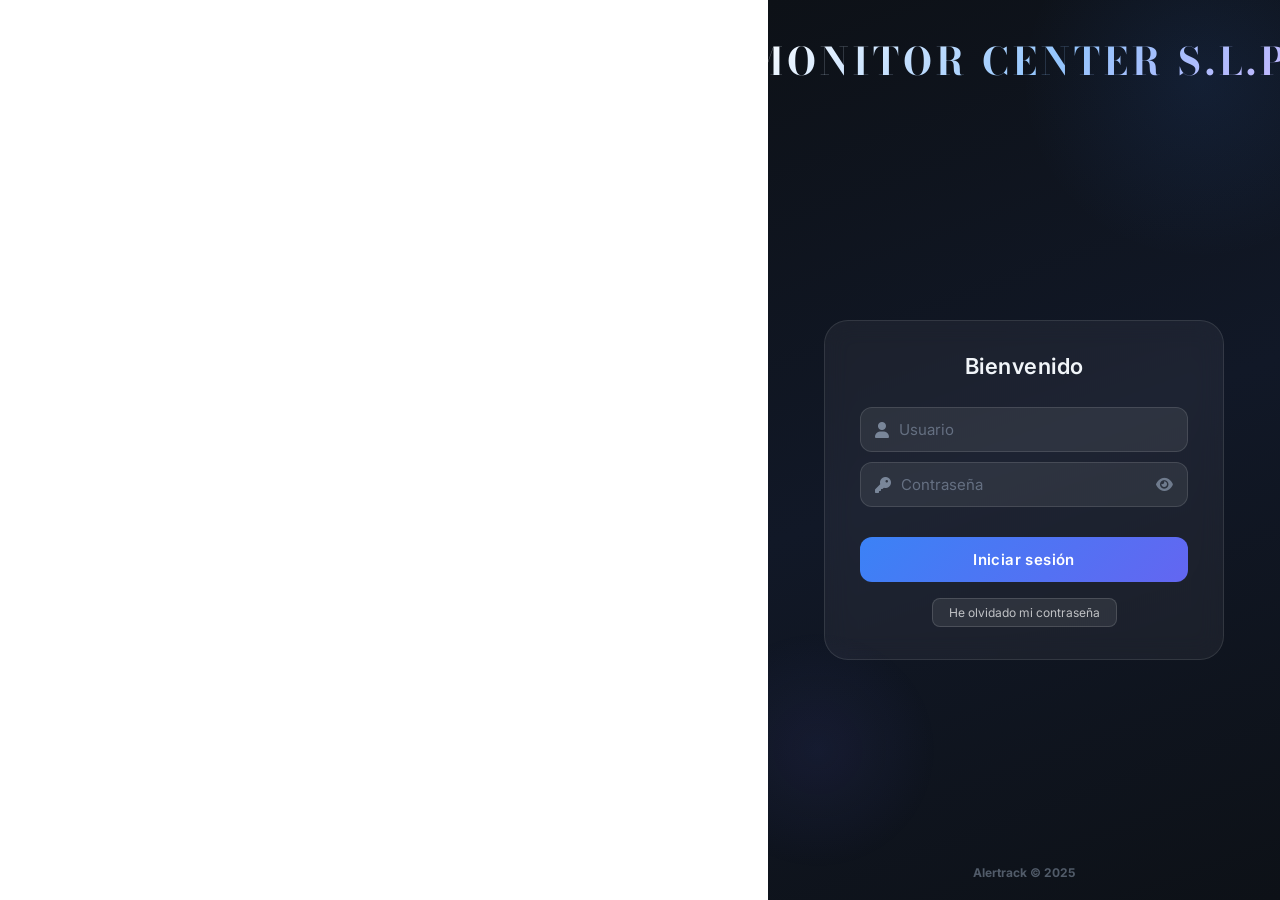
==== index.html @ 1d158b0d "Add files via upload" ====
<!DOCTYPE html>
<html lang="es">
<head>
  <meta charset="UTF-8">
  <link rel="icon" type="image/png" href="MC.png">
  <meta name="viewport" content="width=device-width, initial-scale=1.0">
  <title>Login - Monitor Center</title>
  <link rel="icon" type="image/png" href="logo.png">
  <link rel="stylesheet"
        href="https://cdnjs.cloudflare.com/ajax/libs/font-awesome/6.0.0-beta3/css/all.min.css">
  <style>
    @import url('https://fonts.googleapis.com/css2?family=Orbitron:wght@400;700&display=swap');
    @import url('https://fonts.googleapis.com/css2?family=Bodoni+Moda:wght@400;700&display=swap');
    @import url('https://fonts.googleapis.com/css2?family=Inter:wght@400;500;600;700&display=swap');

    *{box-sizing:border-box;margin:0;padding:0}
    body{font-family:'Orbitron',sans-serif;display:flex;height:100vh}

    .left-panel{
      width:60%;
      position:relative;
      overflow:hidden;
    }
    .left-panel video{
      width:100%;
      height:100%;
      object-fit:cover;
    }

    .right-panel{
      width:40%;
      background:linear-gradient(160deg,#0d1117 0%,#111827 50%,#0d1117 100%);
      display:flex;flex-direction:column;
      align-items:center;justify-content:center;position:relative;overflow:hidden;
    }
    .right-panel::before{
      content:'';position:absolute;width:360px;height:360px;border-radius:50%;
      background:radial-gradient(circle,rgba(59,130,246,.1) 0%,transparent 70%);
      top:-100px;right:-100px;pointer-events:none;
    }
    .right-panel::after{
      content:'';position:absolute;width:240px;height:240px;border-radius:50%;
      background:radial-gradient(circle,rgba(99,102,241,.08) 0%,transparent 70%);
      bottom:30px;left:-70px;pointer-events:none;
    }

    .fuel-title{
      position:absolute;top:32px;left:50%;transform:translateX(-50%);
      font-size:38px;font-family:'Bodoni Moda',serif;font-weight:700;
      letter-spacing:4px;text-transform:uppercase;text-align:center;white-space:nowrap;
      background:linear-gradient(135deg,#fff 0%,#93c5fd 55%,#c4b5fd 100%);
      -webkit-background-clip:text;-webkit-text-fill-color:transparent;background-clip:text;
      z-index:10;
    }

    .login-box{
      width:80%;max-width:400px;margin-top:80px;
      background:rgba(255,255,255,.05);
      border:1px solid rgba(255,255,255,.1);
      border-radius:24px;padding:2rem 2.2rem;
      backdrop-filter:blur(12px);-webkit-backdrop-filter:blur(12px);
    }
    .login-box h2{
      color:#f1f5f9;margin-bottom:28px;font-size:22px;
      text-align:center;font-family:'Inter',sans-serif;font-weight:600;letter-spacing:.5px;
    }

    .input-group{
      display:flex;align-items:center;
      background:rgba(255,255,255,.07);
      border:1px solid rgba(255,255,255,.12);
      border-radius:12px;margin:10px 0;padding:12px 14px;
      position:relative;transition:border-color .25s,box-shadow .25s;
    }
    .input-group:focus-within{
      border-color:rgba(96,165,250,.55);
      box-shadow:0 0 0 3px rgba(59,130,246,.13);
    }
    .input-group i{color:rgba(148,163,184,.75);font-size:16px}
    .input-group input{
      border:none;background:none;outline:none;flex:1;font-size:15px;
      margin-left:10px;color:#f1f5f9;font-family:'Inter',sans-serif;
    }
    .input-group input::placeholder{color:rgba(148,163,184,.55)}
    #togglePassword{position:absolute;right:14px;cursor:pointer;color:rgba(148,163,184,.65);font-size:15px;transition:color .2s}
    #togglePassword:hover{color:#93c5fd}

    .login-box button{
      width:100%;padding:13px;margin-top:20px;
      background:linear-gradient(135deg,#3b82f6 0%,#6366f1 100%);
      color:#fff;border:none;border-radius:12px;cursor:pointer;font-size:15px;
      font-family:'Inter',sans-serif;font-weight:600;letter-spacing:.4px;
      transition:transform .2s,box-shadow .2s,filter .2s;
    }
    .login-box button:hover{
      transform:translateY(-2px);
      box-shadow:0 8px 24px rgba(59,130,246,.4);
      filter:brightness(1.05);
    }
    .login-box button:active{transform:translateY(0);box-shadow:none}

    .login-box .forgot{margin-top:16px;font-size:13px;text-align:center}
    .login-box .forgot a{
      display:inline-block;padding:6px 16px;
      background:rgba(255,255,255,.08);border:1px solid rgba(255,255,255,.14);
      color:rgba(255,255,255,.7);border-radius:8px;text-decoration:none;cursor:pointer;
      font-family:'Inter',sans-serif;font-size:12px;transition:all .22s;
    }
    .login-box .forgot a:hover{
      background:rgba(59,130,246,.18);border-color:rgba(96,165,250,.4);color:#93c5fd;
    }

    .error-message{
      color:#f87171;font-size:13px;display:none;text-align:center;margin-top:12px;
      font-family:'Inter',sans-serif;background:rgba(239,68,68,.1);
      border-radius:8px;padding:8px 12px;
    }

    .footer{
      position:absolute;bottom:20px;left:50%;transform:translateX(-50%);
      text-align:center;font-size:12px;font-family:'Inter',sans-serif;
    }
    .footer a,.footer a:visited{color:rgba(148,163,184,.5);text-decoration:none;transition:color .2s}
    .footer a:hover{color:rgba(148,163,184,.85)}
    .footer-line{display:flex;align-items:center;justify-content:center;gap:8px}
    .footer-icon{height:24px;vertical-align:middle}
  </style>
</head>
<body>

  <!-- PANEL IZQUIERDO CON VIDEO -->
  <div class="left-panel">
    <video src="video.mp4" autoplay muted loop playsinline></video>
  </div>

  <!-- PANEL DERECHO (LOGIN) -->
  <div class="right-panel">
    <div class="fuel-title">Monitor Center S.L.P.</div>

    <div class="login-box">
      <h2>Bienvenido</h2>

      <div class="input-group">
        <i class="fas fa-user"></i>
        <input type="text" id="username" placeholder="Usuario">
      </div>

      <div class="input-group">
        <i class="fas fa-key"></i>
        <input type="password" id="password" placeholder="Contraseña">
        <i class="fas fa-eye" id="togglePassword"></i>
      </div>

      <button onclick="login()">Iniciar sesión</button>

      <p class="forgot">
        <a onclick="forgotPassword()">He olvidado mi contraseña</a>
      </p>
      <p class="error-message" id="error">Usuario o contraseña incorrectos</p>
    </div>

    <footer class="footer">
      <p class="footer-line">
        <a href="https://www.moltech.com.mx/" 
           target="_blank" 
           rel="noopener" 
           title="Visitar monitorcenterslp.com">
           <strong>Alertrack © 2025</strong>
        </a>
      </p>
    </footer>
  </div>

  <script>
  /***************  CONFIGURACIÓN  ***************/
  const WEBAPP_URL = ''; 
  const SHEET_ID = '1QOuA10BbJaYctYyY4959TwaPGXRG-pzeHPFZmnqKpxI';
  const API_KEY  = 'AIzaSyBZGnqBc7zMxADfA19HADzYLtv2F0AjMcs';
  const RANGE    = encodeURIComponent('USUARIOS!A2:C'); 
  let currentUsername = '';

  async function fetchUsuarios() {
    if (WEBAPP_URL) {
      const res = await fetch(WEBAPP_URL);
      const j = await res.json();
      return j.values || [];
    }
    const url = `https://sheets.googleapis.com/v4/spreadsheets/${SHEET_ID}/values/${RANGE}?key=${API_KEY}`;
    const res = await fetch(url);
    const data = await res.json();
    return data.values || [];
  }

  async function login () {
    const username = document.getElementById('username').value.trim();
    const password = document.getElementById('password').value.trim();
    const errorMsg = document.getElementById('error');
    errorMsg.style.display = 'none';

    if (!username || !password) {
      errorMsg.textContent = 'Debes ingresar usuario y contraseña';
      errorMsg.style.display = 'block';
      return;
    }

    try {
      const filas = await fetchUsuarios();
      const fila = filas.find(r =>
        ((r[0] || '').trim().toLowerCase() === username.toLowerCase()) &&
        ((r[1] || '').trim() === password)
      );

      if (!fila) {
        errorMsg.textContent = 'Usuario o contraseña incorrectos';
        errorMsg.style.display = 'block';
        return;
      }

      const user  = (fila[0] || '').trim();
      const role  = (fila[2] || '').trim();

      sessionStorage.setItem('USER', user);
      sessionStorage.setItem('ROLE', role);

      window.location.href = 'home.html';

    } catch (err) {
      console.error('Login error:', err);
      errorMsg.textContent = 'Error al conectar con la base de datos';
      errorMsg.style.display = 'block';
    }
  }

  document.addEventListener('DOMContentLoaded', () => {
    const toggle = document.getElementById('togglePassword');
    const passwordInput = document.getElementById('password');
    const userInput = document.getElementById('username');

    if (toggle && passwordInput) {
      toggle.addEventListener('click', () => {
        const type = passwordInput.getAttribute('type') === 'password' ? 'text' : 'password';
        passwordInput.setAttribute('type', type);
        toggle.classList.toggle('fa-eye-slash');
      });
    }
    if (userInput) {
      userInput.addEventListener('input', (e) => {
        currentUsername = e.target.value.trim();
      });
    }
  });

  function forgotPassword () {
    const user = currentUsername || document.getElementById('username')?.value || 'Sin usuario';
    const msg  = `🔒 He olvidado mi contraseña.\nUsuario: ${user}`;
    const phone = '524441118550';
    const url   = `https://api.whatsapp.com/send?phone=${phone}&text=${encodeURIComponent(msg)}`;
    window.open(url, '_blank');
  }
  </script>
</body>
</html>
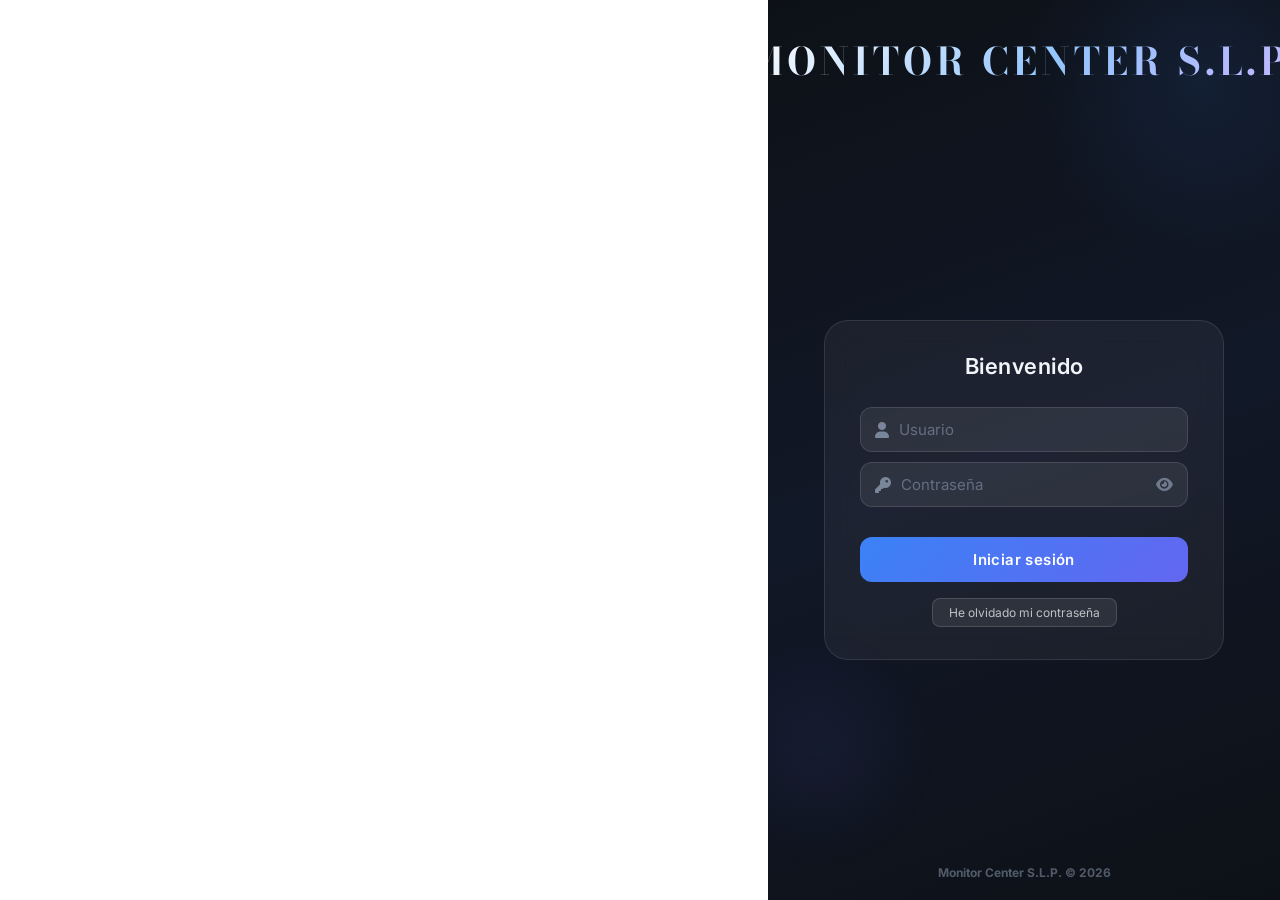
==== commit 37cbc0bc: "Update index.html" ====
--- a/index.html
+++ b/index.html
@@ -165,7 +165,7 @@
            target="_blank" 
            rel="noopener" 
            title="Visitar monitorcenterslp.com">
-           <strong>Alertrack © 2025</strong>
+           <strong>Monitor Center S.L.P. © 2026</strong>
         </a>
       </p>
     </footer>
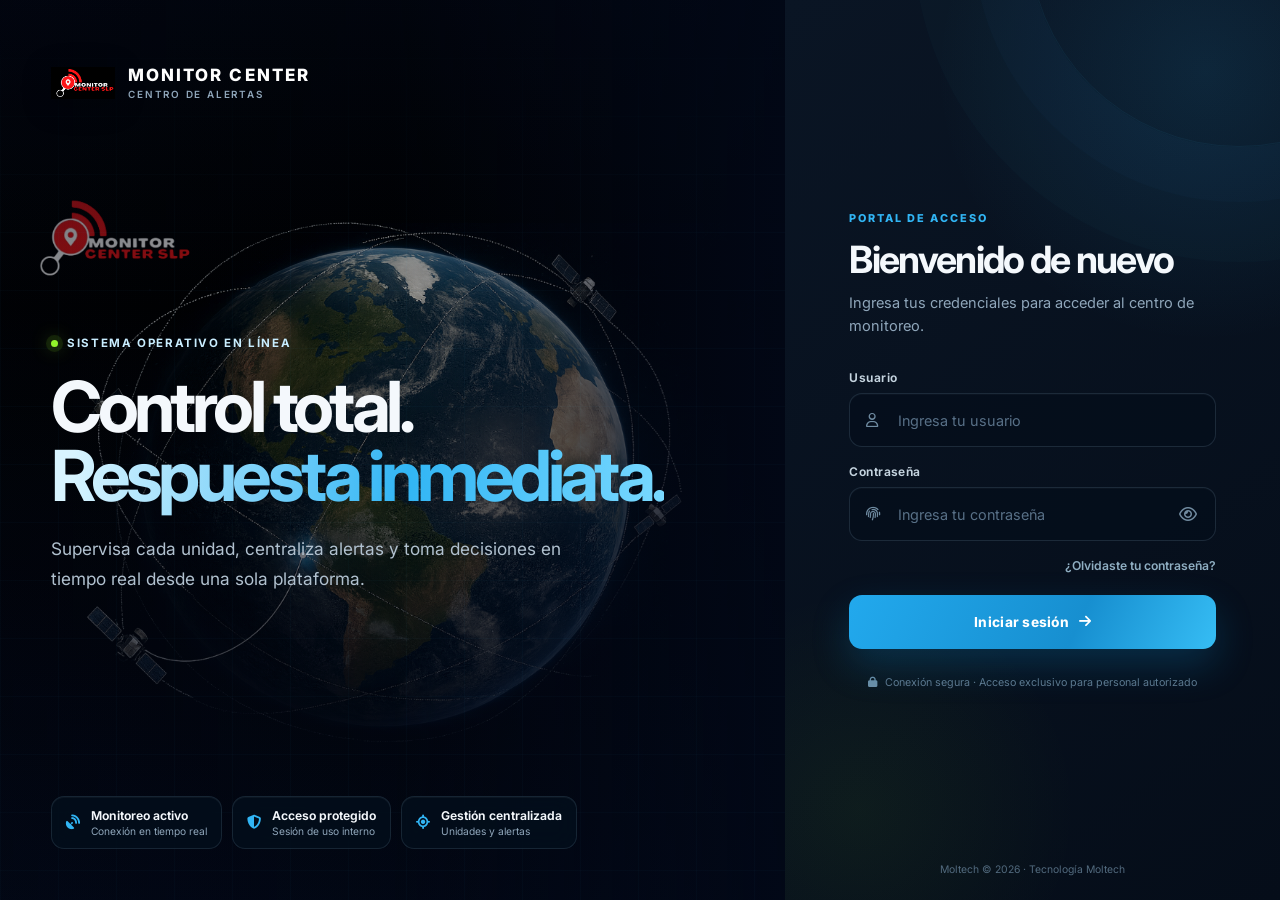
==== commit bb8e94ec: "Add files via upload" ====
--- a/index.html
+++ b/index.html
@@ -1,262 +1,933 @@
-<!DOCTYPE html>
-<html lang="es">
-<head>
-  <meta charset="UTF-8">
-  <link rel="icon" type="image/png" href="MC.png">
-  <meta name="viewport" content="width=device-width, initial-scale=1.0">
-  <title>Login - Monitor Center</title>
-  <link rel="icon" type="image/png" href="logo.png">
-  <link rel="stylesheet"
-        href="https://cdnjs.cloudflare.com/ajax/libs/font-awesome/6.0.0-beta3/css/all.min.css">
-  <style>
-    @import url('https://fonts.googleapis.com/css2?family=Orbitron:wght@400;700&display=swap');
-    @import url('https://fonts.googleapis.com/css2?family=Bodoni+Moda:wght@400;700&display=swap');
-    @import url('https://fonts.googleapis.com/css2?family=Inter:wght@400;500;600;700&display=swap');
-
-    *{box-sizing:border-box;margin:0;padding:0}
-    body{font-family:'Orbitron',sans-serif;display:flex;height:100vh}
-
-    .left-panel{
-      width:60%;
-      position:relative;
-      overflow:hidden;
-    }
-    .left-panel video{
-      width:100%;
-      height:100%;
-      object-fit:cover;
-    }
-
-    .right-panel{
-      width:40%;
-      background:linear-gradient(160deg,#0d1117 0%,#111827 50%,#0d1117 100%);
-      display:flex;flex-direction:column;
-      align-items:center;justify-content:center;position:relative;overflow:hidden;
-    }
-    .right-panel::before{
-      content:'';position:absolute;width:360px;height:360px;border-radius:50%;
-      background:radial-gradient(circle,rgba(59,130,246,.1) 0%,transparent 70%);
-      top:-100px;right:-100px;pointer-events:none;
-    }
-    .right-panel::after{
-      content:'';position:absolute;width:240px;height:240px;border-radius:50%;
-      background:radial-gradient(circle,rgba(99,102,241,.08) 0%,transparent 70%);
-      bottom:30px;left:-70px;pointer-events:none;
-    }
-
-    .fuel-title{
-      position:absolute;top:32px;left:50%;transform:translateX(-50%);
-      font-size:38px;font-family:'Bodoni Moda',serif;font-weight:700;
-      letter-spacing:4px;text-transform:uppercase;text-align:center;white-space:nowrap;
-      background:linear-gradient(135deg,#fff 0%,#93c5fd 55%,#c4b5fd 100%);
-      -webkit-background-clip:text;-webkit-text-fill-color:transparent;background-clip:text;
-      z-index:10;
-    }
-
-    .login-box{
-      width:80%;max-width:400px;margin-top:80px;
-      background:rgba(255,255,255,.05);
-      border:1px solid rgba(255,255,255,.1);
-      border-radius:24px;padding:2rem 2.2rem;
-      backdrop-filter:blur(12px);-webkit-backdrop-filter:blur(12px);
-    }
-    .login-box h2{
-      color:#f1f5f9;margin-bottom:28px;font-size:22px;
-      text-align:center;font-family:'Inter',sans-serif;font-weight:600;letter-spacing:.5px;
-    }
-
-    .input-group{
-      display:flex;align-items:center;
-      background:rgba(255,255,255,.07);
-      border:1px solid rgba(255,255,255,.12);
-      border-radius:12px;margin:10px 0;padding:12px 14px;
-      position:relative;transition:border-color .25s,box-shadow .25s;
-    }
-    .input-group:focus-within{
-      border-color:rgba(96,165,250,.55);
-      box-shadow:0 0 0 3px rgba(59,130,246,.13);
-    }
-    .input-group i{color:rgba(148,163,184,.75);font-size:16px}
-    .input-group input{
-      border:none;background:none;outline:none;flex:1;font-size:15px;
-      margin-left:10px;color:#f1f5f9;font-family:'Inter',sans-serif;
-    }
-    .input-group input::placeholder{color:rgba(148,163,184,.55)}
-    #togglePassword{position:absolute;right:14px;cursor:pointer;color:rgba(148,163,184,.65);font-size:15px;transition:color .2s}
-    #togglePassword:hover{color:#93c5fd}
-
-    .login-box button{
-      width:100%;padding:13px;margin-top:20px;
-      background:linear-gradient(135deg,#3b82f6 0%,#6366f1 100%);
-      color:#fff;border:none;border-radius:12px;cursor:pointer;font-size:15px;
-      font-family:'Inter',sans-serif;font-weight:600;letter-spacing:.4px;
-      transition:transform .2s,box-shadow .2s,filter .2s;
-    }
-    .login-box button:hover{
-      transform:translateY(-2px);
-      box-shadow:0 8px 24px rgba(59,130,246,.4);
-      filter:brightness(1.05);
-    }
-    .login-box button:active{transform:translateY(0);box-shadow:none}
-
-    .login-box .forgot{margin-top:16px;font-size:13px;text-align:center}
-    .login-box .forgot a{
-      display:inline-block;padding:6px 16px;
-      background:rgba(255,255,255,.08);border:1px solid rgba(255,255,255,.14);
-      color:rgba(255,255,255,.7);border-radius:8px;text-decoration:none;cursor:pointer;
-      font-family:'Inter',sans-serif;font-size:12px;transition:all .22s;
-    }
-    .login-box .forgot a:hover{
-      background:rgba(59,130,246,.18);border-color:rgba(96,165,250,.4);color:#93c5fd;
-    }
-
-    .error-message{
-      color:#f87171;font-size:13px;display:none;text-align:center;margin-top:12px;
-      font-family:'Inter',sans-serif;background:rgba(239,68,68,.1);
-      border-radius:8px;padding:8px 12px;
-    }
-
-    .footer{
-      position:absolute;bottom:20px;left:50%;transform:translateX(-50%);
-      text-align:center;font-size:12px;font-family:'Inter',sans-serif;
-    }
-    .footer a,.footer a:visited{color:rgba(148,163,184,.5);text-decoration:none;transition:color .2s}
-    .footer a:hover{color:rgba(148,163,184,.85)}
-    .footer-line{display:flex;align-items:center;justify-content:center;gap:8px}
-    .footer-icon{height:24px;vertical-align:middle}
-  </style>
-</head>
-<body>
-
-  <!-- PANEL IZQUIERDO CON VIDEO -->
-  <div class="left-panel">
-    <video src="video.mp4" autoplay muted loop playsinline></video>
-  </div>
-
-  <!-- PANEL DERECHO (LOGIN) -->
-  <div class="right-panel">
-    <div class="fuel-title">Monitor Center S.L.P.</div>
-
-    <div class="login-box">
-      <h2>Bienvenido</h2>
-
-      <div class="input-group">
-        <i class="fas fa-user"></i>
-        <input type="text" id="username" placeholder="Usuario">
-      </div>
-
-      <div class="input-group">
-        <i class="fas fa-key"></i>
-        <input type="password" id="password" placeholder="Contraseña">
-        <i class="fas fa-eye" id="togglePassword"></i>
-      </div>
-
-      <button onclick="login()">Iniciar sesión</button>
-
-      <p class="forgot">
-        <a onclick="forgotPassword()">He olvidado mi contraseña</a>
-      </p>
-      <p class="error-message" id="error">Usuario o contraseña incorrectos</p>
-    </div>
-
-    <footer class="footer">
-      <p class="footer-line">
-        <a href="https://www.moltech.com.mx/" 
-           target="_blank" 
-           rel="noopener" 
-           title="Visitar monitorcenterslp.com">
-           <strong>Monitor Center S.L.P. © 2026</strong>
-        </a>
-      </p>
-    </footer>
-  </div>
-
-  <script>
-  /***************  CONFIGURACIÓN  ***************/
-  const WEBAPP_URL = ''; 
-  const SHEET_ID = '1QOuA10BbJaYctYyY4959TwaPGXRG-pzeHPFZmnqKpxI';
-  const API_KEY  = 'AIzaSyBZGnqBc7zMxADfA19HADzYLtv2F0AjMcs';
-  const RANGE    = encodeURIComponent('USUARIOS!A2:C'); 
-  let currentUsername = '';
-
-  async function fetchUsuarios() {
-    if (WEBAPP_URL) {
-      const res = await fetch(WEBAPP_URL);
-      const j = await res.json();
-      return j.values || [];
-    }
-    const url = `https://sheets.googleapis.com/v4/spreadsheets/${SHEET_ID}/values/${RANGE}?key=${API_KEY}`;
-    const res = await fetch(url);
-    const data = await res.json();
-    return data.values || [];
-  }
-
-  async function login () {
-    const username = document.getElementById('username').value.trim();
-    const password = document.getElementById('password').value.trim();
-    const errorMsg = document.getElementById('error');
-    errorMsg.style.display = 'none';
-
-    if (!username || !password) {
-      errorMsg.textContent = 'Debes ingresar usuario y contraseña';
-      errorMsg.style.display = 'block';
-      return;
-    }
-
-    try {
-      const filas = await fetchUsuarios();
-      const fila = filas.find(r =>
-        ((r[0] || '').trim().toLowerCase() === username.toLowerCase()) &&
-        ((r[1] || '').trim() === password)
-      );
-
-      if (!fila) {
-        errorMsg.textContent = 'Usuario o contraseña incorrectos';
-        errorMsg.style.display = 'block';
-        return;
-      }
-
-      const user  = (fila[0] || '').trim();
-      const role  = (fila[2] || '').trim();
-
-      sessionStorage.setItem('USER', user);
-      sessionStorage.setItem('ROLE', role);
-
-      window.location.href = 'home.html';
-
-    } catch (err) {
-      console.error('Login error:', err);
-      errorMsg.textContent = 'Error al conectar con la base de datos';
-      errorMsg.style.display = 'block';
-    }
-  }
-
-  document.addEventListener('DOMContentLoaded', () => {
-    const toggle = document.getElementById('togglePassword');
-    const passwordInput = document.getElementById('password');
-    const userInput = document.getElementById('username');
-
-    if (toggle && passwordInput) {
-      toggle.addEventListener('click', () => {
-        const type = passwordInput.getAttribute('type') === 'password' ? 'text' : 'password';
-        passwordInput.setAttribute('type', type);
-        toggle.classList.toggle('fa-eye-slash');
-      });
-    }
-    if (userInput) {
-      userInput.addEventListener('input', (e) => {
-        currentUsername = e.target.value.trim();
-      });
-    }
-  });
-
-  function forgotPassword () {
-    const user = currentUsername || document.getElementById('username')?.value || 'Sin usuario';
-    const msg  = `🔒 He olvidado mi contraseña.\nUsuario: ${user}`;
-    const phone = '524441118550';
-    const url   = `https://api.whatsapp.com/send?phone=${phone}&text=${encodeURIComponent(msg)}`;
-    window.open(url, '_blank');
-  }
-  </script>
-</body>
-</html>
+<!DOCTYPE html>
+<html lang="es">
+<head>
+  <meta charset="UTF-8">
+  <meta name="viewport" content="width=device-width, initial-scale=1.0">
+  <meta name="theme-color" content="#07111f">
+  <meta name="description" content="Acceso a la plataforma de monitoreo Alertrack">
+  <title>Monitor Center | Centro de monitoreo</title>
+  <link rel="icon" type="image/png" href="MC.png">
+  <link rel="preconnect" href="https://fonts.googleapis.com">
+  <link rel="preconnect" href="https://fonts.gstatic.com" crossorigin>
+  <link href="https://fonts.googleapis.com/css2?family=Inter:wght@400;500;600;700;800&display=swap" rel="stylesheet">
+  <link rel="stylesheet" href="https://cdnjs.cloudflare.com/ajax/libs/font-awesome/6.5.2/css/all.min.css">
+  <style>
+    :root {
+      color-scheme: dark;
+      --navy-950: #020817;
+      --navy-900: #07111f;
+      --navy-800: #0b1728;
+      --surface: rgba(9, 22, 38, .78);
+      --surface-strong: rgba(14, 31, 51, .92);
+      --line: rgba(148, 183, 214, .16);
+      --line-active: rgba(57, 189, 248, .72);
+      --text: #f4f8fc;
+      --muted: #8fa6ba;
+      --blue: #31b5f4;
+      --blue-strong: #138bd1;
+      --lime: #92f52b;
+      --danger: #ff6678;
+      --shadow: 0 30px 80px rgba(0, 0, 0, .42);
+    }
+
+    * {
+      box-sizing: border-box;
+      margin: 0;
+      padding: 0;
+    }
+
+    html,
+    body {
+      min-height: 100%;
+    }
+
+    body {
+      min-height: 100vh;
+      min-height: 100dvh;
+      overflow-x: hidden;
+      background: var(--navy-950);
+      color: var(--text);
+      font-family: "Inter", system-ui, -apple-system, BlinkMacSystemFont, "Segoe UI", sans-serif;
+      -webkit-font-smoothing: antialiased;
+    }
+
+    button,
+    input {
+      font: inherit;
+    }
+
+    button,
+    a {
+      -webkit-tap-highlight-color: transparent;
+    }
+
+    .login-shell {
+      display: grid;
+      grid-template-columns: minmax(0, 1.35fr) minmax(430px, .85fr);
+      min-height: 100vh;
+      min-height: 100dvh;
+      isolation: isolate;
+    }
+
+    /* Escena de monitoreo */
+    .visual-panel {
+      position: relative;
+      min-height: 100vh;
+      overflow: hidden;
+      background:
+        radial-gradient(circle at 32% 36%, rgba(34, 154, 215, .15), transparent 32%),
+        var(--navy-950);
+    }
+
+    .visual-panel video {
+      position: absolute;
+      inset: 0;
+      width: 100%;
+      height: 100%;
+      object-fit: cover;
+      object-position: center;
+      filter: saturate(.86) contrast(1.08) brightness(.7);
+    }
+
+    .visual-panel::before {
+      content: "";
+      position: absolute;
+      inset: 0;
+      z-index: 1;
+      background:
+        linear-gradient(90deg, rgba(2, 8, 23, .2) 0%, rgba(2, 8, 23, .02) 50%, rgba(2, 8, 23, .88) 100%),
+        linear-gradient(180deg, rgba(2, 8, 23, .55) 0%, transparent 34%, rgba(2, 8, 23, .86) 100%);
+      pointer-events: none;
+    }
+
+    .visual-panel::after {
+      content: "";
+      position: absolute;
+      inset: 0;
+      z-index: 1;
+      opacity: .16;
+      background-image:
+        linear-gradient(rgba(71, 185, 239, .16) 1px, transparent 1px),
+        linear-gradient(90deg, rgba(71, 185, 239, .16) 1px, transparent 1px);
+      background-size: 58px 58px;
+      mask-image: linear-gradient(to bottom, transparent, #000 28%, #000);
+      pointer-events: none;
+    }
+
+    .visual-content {
+      position: relative;
+      z-index: 2;
+      display: flex;
+      flex-direction: column;
+      justify-content: space-between;
+      min-height: 100%;
+      padding: clamp(28px, 4vw, 56px);
+    }
+
+    .brand {
+      display: inline-flex;
+      align-items: center;
+      gap: 13px;
+      width: fit-content;
+      color: #fff;
+      text-decoration: none;
+    }
+
+    .brand-logo {
+      width: 64px;
+      height: 64px;
+      flex: 0 0 auto;
+      object-fit: contain;
+      filter: drop-shadow(0 6px 14px rgba(0, 0, 0, .25));
+    }
+
+    .brand-copy {
+      display: flex;
+      flex-direction: column;
+      line-height: 1;
+    }
+
+    .brand-name {
+      font-size: 1.06rem;
+      font-weight: 800;
+      letter-spacing: .12em;
+      text-transform: uppercase;
+    }
+
+    .brand-tag {
+      margin-top: 6px;
+      color: var(--muted);
+      font-size: .62rem;
+      font-weight: 600;
+      letter-spacing: .18em;
+      text-transform: uppercase;
+    }
+
+    .hero-copy {
+      max-width: 700px;
+      padding: 70px 0 56px;
+    }
+
+    .eyebrow {
+      display: inline-flex;
+      align-items: center;
+      gap: 9px;
+      margin-bottom: 22px;
+      color: #c8edff;
+      font-size: .72rem;
+      font-weight: 700;
+      letter-spacing: .14em;
+      text-transform: uppercase;
+    }
+
+    .eyebrow::before {
+      content: "";
+      width: 7px;
+      height: 7px;
+      border-radius: 50%;
+      background: var(--lime);
+      box-shadow: 0 0 0 5px rgba(146, 245, 43, .1), 0 0 18px rgba(146, 245, 43, .75);
+      animation: livePulse 2s ease-in-out infinite;
+    }
+
+    .hero-copy h1 {
+      max-width: 630px;
+      font-size: clamp(2.65rem, 5.5vw, 5.7rem);
+      font-weight: 700;
+      letter-spacing: -.065em;
+      line-height: .98;
+      text-wrap: balance;
+    }
+
+    .hero-copy h1 span {
+      color: transparent;
+      background: linear-gradient(98deg, #d8f4ff 4%, var(--blue) 58%, #79d9ff 100%);
+      -webkit-background-clip: text;
+      background-clip: text;
+    }
+
+    .hero-description {
+      max-width: 560px;
+      margin-top: 24px;
+      color: #b1c1cf;
+      font-size: clamp(.95rem, 1.35vw, 1.08rem);
+      line-height: 1.75;
+    }
+
+    .system-stats {
+      display: flex;
+      flex-wrap: wrap;
+      gap: 10px;
+    }
+
+    .stat {
+      display: flex;
+      align-items: center;
+      gap: 11px;
+      min-width: 150px;
+      padding: 11px 14px;
+      border: 1px solid rgba(153, 198, 222, .13);
+      border-radius: 13px;
+      background: rgba(5, 18, 32, .56);
+      box-shadow: inset 0 1px 0 rgba(255, 255, 255, .04);
+      backdrop-filter: blur(12px);
+    }
+
+    .stat i {
+      color: var(--blue);
+      font-size: .88rem;
+    }
+
+    .stat strong,
+    .stat small {
+      display: block;
+    }
+
+    .stat strong {
+      font-size: .76rem;
+      font-weight: 650;
+    }
+
+    .stat small {
+      margin-top: 2px;
+      color: var(--muted);
+      font-size: .64rem;
+    }
+
+    /* Área de acceso */
+    .access-panel {
+      position: relative;
+      display: flex;
+      flex-direction: column;
+      align-items: center;
+      justify-content: center;
+      min-height: 100vh;
+      min-height: 100dvh;
+      padding: 42px clamp(28px, 5vw, 76px);
+      overflow: hidden;
+      background:
+        radial-gradient(circle at 85% 8%, rgba(49, 181, 244, .12), transparent 29%),
+        radial-gradient(circle at 15% 90%, rgba(146, 245, 43, .055), transparent 24%),
+        linear-gradient(145deg, #0a1524 0%, #050d19 100%);
+    }
+
+    .access-panel::before {
+      content: "";
+      position: absolute;
+      width: 420px;
+      height: 420px;
+      border: 1px solid rgba(63, 181, 237, .07);
+      border-radius: 50%;
+      top: -275px;
+      right: -170px;
+      box-shadow:
+        0 0 0 55px rgba(63, 181, 237, .025),
+        0 0 0 115px rgba(63, 181, 237, .018);
+      pointer-events: none;
+    }
+
+    .mobile-brand {
+      display: none;
+    }
+
+    .login-card {
+      position: relative;
+      z-index: 2;
+      width: min(100%, 430px);
+    }
+
+    .login-heading {
+      margin-bottom: 32px;
+    }
+
+    .login-heading .section-number {
+      display: block;
+      margin-bottom: 12px;
+      color: var(--blue);
+      font-size: .68rem;
+      font-weight: 800;
+      letter-spacing: .18em;
+      text-transform: uppercase;
+    }
+
+    .login-heading h2 {
+      font-size: clamp(1.8rem, 3vw, 2.35rem);
+      font-weight: 700;
+      letter-spacing: -.045em;
+    }
+
+    .login-heading p {
+      margin-top: 10px;
+      color: var(--muted);
+      font-size: .91rem;
+      line-height: 1.6;
+    }
+
+    .field {
+      margin-bottom: 17px;
+    }
+
+    .field label {
+      display: block;
+      margin-bottom: 8px;
+      color: #c5d4df;
+      font-size: .75rem;
+      font-weight: 650;
+      letter-spacing: .035em;
+    }
+
+    .input-wrap {
+      position: relative;
+      display: flex;
+      align-items: center;
+    }
+
+    .input-wrap > i {
+      position: absolute;
+      left: 17px;
+      z-index: 1;
+      color: #6f8ba1;
+      font-size: .88rem;
+      transition: color .2s ease;
+      pointer-events: none;
+    }
+
+    .input-wrap input {
+      width: 100%;
+      height: 54px;
+      padding: 0 48px;
+      border: 1px solid var(--line);
+      border-radius: 13px;
+      outline: none;
+      background: rgba(4, 14, 26, .62);
+      color: var(--text);
+      font-size: .9rem;
+      box-shadow: inset 0 1px 0 rgba(255, 255, 255, .025);
+      transition: border-color .2s ease, background .2s ease, box-shadow .2s ease;
+    }
+
+    .input-wrap input::placeholder {
+      color: #587087;
+    }
+
+    .input-wrap input:hover {
+      border-color: rgba(148, 183, 214, .28);
+    }
+
+    .input-wrap input:focus {
+      border-color: var(--line-active);
+      background: rgba(7, 21, 36, .9);
+      box-shadow: 0 0 0 4px rgba(49, 181, 244, .1), 0 12px 32px rgba(0, 0, 0, .14);
+    }
+
+    .input-wrap:focus-within > i {
+      color: var(--blue);
+    }
+
+    .password-toggle {
+      position: absolute;
+      right: 9px;
+      display: grid;
+      place-items: center;
+      width: 38px;
+      height: 38px;
+      border: 0;
+      border-radius: 9px;
+      background: transparent;
+      color: #718ba0;
+      cursor: pointer;
+      transition: color .2s ease, background .2s ease;
+    }
+
+    .password-toggle:hover {
+      background: rgba(49, 181, 244, .08);
+      color: #bdeaff;
+    }
+
+    .password-toggle:focus-visible,
+    .forgot-link:focus-visible,
+    .login-button:focus-visible {
+      outline: 2px solid var(--blue);
+      outline-offset: 3px;
+    }
+
+    .form-options {
+      display: flex;
+      justify-content: flex-end;
+      margin: 3px 0 22px;
+    }
+
+    .forgot-link {
+      border: 0;
+      background: transparent;
+      color: #8faec2;
+      font-size: .76rem;
+      font-weight: 600;
+      cursor: pointer;
+      transition: color .2s ease;
+    }
+
+    .forgot-link:hover {
+      color: var(--blue);
+    }
+
+    .login-button {
+      position: relative;
+      display: flex;
+      align-items: center;
+      justify-content: center;
+      gap: 10px;
+      width: 100%;
+      height: 54px;
+      overflow: hidden;
+      border: 0;
+      border-radius: 13px;
+      background: linear-gradient(115deg, #22a9ed 0%, #178fd0 62%, #36bdf4 100%);
+      color: #fff;
+      font-size: .86rem;
+      font-weight: 750;
+      letter-spacing: .02em;
+      cursor: pointer;
+      box-shadow: 0 16px 38px rgba(13, 144, 207, .24);
+      transition: transform .2s ease, box-shadow .2s ease, filter .2s ease;
+    }
+
+    .login-button::before {
+      content: "";
+      position: absolute;
+      top: 0;
+      bottom: 0;
+      left: -50%;
+      width: 35%;
+      transform: skewX(-22deg);
+      background: linear-gradient(90deg, transparent, rgba(255, 255, 255, .26), transparent);
+      transition: left .55s ease;
+    }
+
+    .login-button:hover {
+      transform: translateY(-2px);
+      filter: brightness(1.08);
+      box-shadow: 0 20px 44px rgba(13, 144, 207, .34);
+    }
+
+    .login-button:hover::before {
+      left: 120%;
+    }
+
+    .login-button:active {
+      transform: translateY(0);
+    }
+
+    .login-button:disabled {
+      cursor: wait;
+      filter: saturate(.65);
+      transform: none;
+    }
+
+    .button-loader {
+      display: none;
+      width: 16px;
+      height: 16px;
+      border: 2px solid rgba(255, 255, 255, .4);
+      border-top-color: #fff;
+      border-radius: 50%;
+      animation: spin .72s linear infinite;
+    }
+
+    .login-button.is-loading .button-loader {
+      display: block;
+    }
+
+    .login-button.is-loading .button-arrow {
+      display: none;
+    }
+
+    .error-message {
+      display: none;
+      align-items: flex-start;
+      gap: 9px;
+      margin-top: 15px;
+      padding: 11px 13px;
+      border: 1px solid rgba(255, 102, 120, .2);
+      border-radius: 11px;
+      background: rgba(255, 74, 95, .08);
+      color: #ff9aa6;
+      font-size: .76rem;
+      line-height: 1.45;
+    }
+
+    .error-message.is-visible {
+      display: flex;
+      animation: messageIn .24s ease both;
+    }
+
+    .error-message i {
+      margin-top: 2px;
+    }
+
+    .security-note {
+      display: flex;
+      align-items: center;
+      justify-content: center;
+      gap: 8px;
+      margin-top: 27px;
+      color: #5f788d;
+      font-size: .67rem;
+    }
+
+    .security-note i {
+      color: #6b8ea6;
+    }
+
+    .access-footer {
+      position: absolute;
+      z-index: 2;
+      right: 0;
+      bottom: 24px;
+      left: 0;
+      text-align: center;
+      color: #526a7e;
+      font-size: .65rem;
+    }
+
+    .access-footer a {
+      color: inherit;
+      text-decoration: none;
+      transition: color .2s ease;
+    }
+
+    .access-footer a:hover {
+      color: #8ba7ba;
+    }
+
+    @keyframes livePulse {
+      0%, 100% { opacity: 1; }
+      50% { opacity: .45; }
+    }
+
+    @keyframes spin {
+      to { transform: rotate(360deg); }
+    }
+
+    @keyframes messageIn {
+      from { opacity: 0; transform: translateY(-4px); }
+      to { opacity: 1; transform: translateY(0); }
+    }
+
+    @media (max-width: 980px) {
+      .login-shell {
+        grid-template-columns: minmax(0, 1fr) minmax(390px, .92fr);
+      }
+
+      .visual-content {
+        padding: 32px;
+      }
+
+      .hero-copy h1 {
+        font-size: clamp(2.5rem, 6vw, 4rem);
+      }
+
+      .stat:last-child {
+        display: none;
+      }
+    }
+
+    @media (max-width: 760px) {
+      body {
+        background:
+          radial-gradient(circle at 20% 10%, rgba(49, 181, 244, .14), transparent 30%),
+          var(--navy-950);
+      }
+
+      .login-shell {
+        display: block;
+      }
+
+      .visual-panel {
+        display: none;
+      }
+
+      .access-panel {
+        justify-content: flex-start;
+        min-height: 100vh;
+        padding: 28px 22px 76px;
+        overflow-y: auto;
+      }
+
+      .mobile-brand {
+        display: flex;
+        align-self: flex-start;
+        margin-bottom: clamp(54px, 12vh, 100px);
+      }
+
+      .login-card {
+        margin: 0 auto;
+      }
+
+      .access-footer {
+        position: relative;
+        margin-top: 52px;
+        bottom: auto;
+      }
+    }
+
+    @media (max-width: 420px) {
+      .access-panel {
+        padding-inline: 18px;
+      }
+
+      .login-heading {
+        margin-bottom: 27px;
+      }
+
+      .login-heading h2 {
+        font-size: 1.75rem;
+      }
+    }
+
+    @media (prefers-reduced-motion: reduce) {
+      *,
+      *::before,
+      *::after {
+        scroll-behavior: auto !important;
+        animation-duration: .01ms !important;
+        animation-iteration-count: 1 !important;
+        transition-duration: .01ms !important;
+      }
+    }
+  </style>
+</head>
+<body>
+  <main class="login-shell">
+    <section class="visual-panel" aria-label="Plataforma de monitoreo satelital">
+      <video src="video.mp4" poster="imageleft.png" autoplay muted loop playsinline></video>
+
+      <div class="visual-content">
+        <a class="brand" href="#" aria-label="Monitor Center, inicio">
+          <img class="brand-logo" src="MC.png" alt="">
+          <span class="brand-copy">
+            <span class="brand-name">Monitor Center</span>
+            <span class="brand-tag">centro de alertas</span>
+          </span>
+        </a>
+
+        <div class="hero-copy">
+          <span class="eyebrow">Sistema operativo en línea</span>
+          <h1>Control total.<br><span>Respuesta inmediata.</span></h1>
+          <p class="hero-description">
+            Supervisa cada unidad, centraliza alertas y toma decisiones en tiempo real
+            desde una sola plataforma.
+          </p>
+        </div>
+
+        <div class="system-stats" aria-label="Características de la plataforma">
+          <div class="stat">
+            <i class="fa-solid fa-satellite-dish" aria-hidden="true"></i>
+            <span>
+              <strong>Monitoreo activo</strong>
+              <small>Conexión en tiempo real</small>
+            </span>
+          </div>
+          <div class="stat">
+            <i class="fa-solid fa-shield-halved" aria-hidden="true"></i>
+            <span>
+              <strong>Acceso protegido</strong>
+              <small>Sesión de uso interno</small>
+            </span>
+          </div>
+          <div class="stat">
+            <i class="fa-solid fa-location-crosshairs" aria-hidden="true"></i>
+            <span>
+              <strong>Gestión centralizada</strong>
+              <small>Unidades y alertas</small>
+            </span>
+          </div>
+        </div>
+      </div>
+    </section>
+
+    <section class="access-panel">
+      <a class="brand mobile-brand" href="#" aria-label="Monitor Center, inicio">
+        <img class="brand-logo" src="MC.png" alt="">
+        <span class="brand-copy">
+          <span class="brand-name">Monitor Center</span>
+          <span class="brand-tag">centro de alertas</span>
+        </span>
+      </a>
+
+      <div class="login-card">
+        <div class="login-heading">
+          <span class="section-number">Portal de acceso</span>
+          <h2>Bienvenido de nuevo</h2>
+          <p>Ingresa tus credenciales para acceder al centro de monitoreo.</p>
+        </div>
+
+        <form id="loginForm" novalidate>
+          <div class="field">
+            <label for="username">Usuario</label>
+            <div class="input-wrap">
+              <i class="fa-regular fa-user" aria-hidden="true"></i>
+              <input
+                type="text"
+                id="username"
+                name="username"
+                placeholder="Ingresa tu usuario"
+                autocomplete="username"
+                autocapitalize="none"
+                spellcheck="false"
+                required>
+            </div>
+          </div>
+
+          <div class="field">
+            <label for="password">Contraseña</label>
+            <div class="input-wrap">
+              <i class="fa-solid fa-fingerprint" aria-hidden="true"></i>
+              <input
+                type="password"
+                id="password"
+                name="password"
+                placeholder="Ingresa tu contraseña"
+                autocomplete="current-password"
+                required>
+              <button
+                class="password-toggle"
+                id="togglePassword"
+                type="button"
+                aria-label="Mostrar contraseña"
+                aria-pressed="false">
+                <i class="fa-regular fa-eye" aria-hidden="true"></i>
+              </button>
+            </div>
+          </div>
+
+          <div class="form-options">
+            <button class="forgot-link" type="button" id="forgotPassword">
+              ¿Olvidaste tu contraseña?
+            </button>
+          </div>
+
+          <button class="login-button" id="loginButton" type="submit">
+            <span class="button-loader" aria-hidden="true"></span>
+            <span class="button-text">Iniciar sesión</span>
+            <i class="fa-solid fa-arrow-right button-arrow" aria-hidden="true"></i>
+          </button>
+
+          <p class="error-message" id="error" role="alert" aria-live="polite">
+            <i class="fa-solid fa-circle-exclamation" aria-hidden="true"></i>
+            <span id="errorText">Usuario o contraseña incorrectos.</span>
+          </p>
+        </form>
+
+        <p class="security-note">
+          <i class="fa-solid fa-lock" aria-hidden="true"></i>
+          Conexión segura · Acceso exclusivo para personal autorizado
+        </p>
+      </div>
+
+      <footer class="access-footer">
+        <a href="https://www.moltech.com.mx/" target="_blank" rel="noopener noreferrer">
+          Moltech © 2026 · Tecnología Moltech
+        </a>
+      </footer>
+    </section>
+  </main>
+
+  <script>
+    /*************** CONFIGURACIÓN ***************/
+    const WEBAPP_URL = "";
+    const SHEET_ID = "1QOuA10BbJaYctYyY4959TwaPGXRG-pzeHPFZmnqKpxI";
+    const API_KEY = "AIzaSyBZGnqBc7zMxADfA19HADzYLtv2F0AjMcs";
+    const RANGE = encodeURIComponent("USUARIOS!A1:Z");
+
+    const loginForm = document.getElementById("loginForm");
+    const loginButton = document.getElementById("loginButton");
+    const usernameInput = document.getElementById("username");
+    const passwordInput = document.getElementById("password");
+    const togglePasswordButton = document.getElementById("togglePassword");
+    const errorMessage = document.getElementById("error");
+    const errorText = document.getElementById("errorText");
+    let currentUsername = "";
+
+    async function fetchUsuarios() {
+      const url = WEBAPP_URL ||
+        `https://sheets.googleapis.com/v4/spreadsheets/${SHEET_ID}/values/${RANGE}?key=${API_KEY}`;
+      const response = await fetch(url);
+
+      if (!response.ok) {
+        throw new Error(`Error de conexión: ${response.status}`);
+      }
+
+      const data = await response.json();
+      return data.values || [];
+    }
+
+    function showError(message) {
+      errorText.textContent = message;
+      errorMessage.classList.add("is-visible");
+    }
+
+    function hideError() {
+      errorMessage.classList.remove("is-visible");
+    }
+
+    function setLoading(isLoading) {
+      loginButton.disabled = isLoading;
+      loginButton.classList.toggle("is-loading", isLoading);
+      loginButton.querySelector(".button-text").textContent =
+        isLoading ? "Verificando acceso..." : "Iniciar sesión";
+    }
+
+    async function login() {
+      const username = usernameInput.value.trim();
+      const password = passwordInput.value.trim();
+      hideError();
+
+      if (!username || !password) {
+        showError("Ingresa tu usuario y contraseña para continuar.");
+        (!username ? usernameInput : passwordInput).focus();
+        return;
+      }
+
+      setLoading(true);
+
+      try {
+        const filas = await fetchUsuarios();
+        const headers = (filas[0] || []).map(value => String(value).trim().toUpperCase().normalize('NFD').replace(/[\u0300-\u036f]/g, ''));
+        const column = (...names) => names.map(name => headers.indexOf(name)).find(index => index >= 0) ?? -1;
+        const userCol = column('USUARIO', 'NOMBRE', 'LOGIN');
+        const passwordCol = column('PASSWORD', 'CONTRASENA', 'CLAVE', 'PASS');
+        const roleCol = column('ROL', 'PERFIL');
+        const statusCol = column('ESTADO', 'STATUS');
+        if (userCol < 0 || passwordCol < 0 || roleCol < 0) throw new Error('La hoja USUARIOS no tiene las columnas requeridas');
+        const fila = filas.slice(1).find(row =>
+          ((row[userCol] || "").trim().toLowerCase() === username.toLowerCase()) &&
+          ((row[passwordCol] || "").trim() === password)
+        );
+
+        if (!fila) {
+          showError("Usuario o contraseña incorrectos. Verifica tus datos.");
+          passwordInput.select();
+          return;
+        }
+
+        const accountStatus = statusCol >= 0 ? String(fila[statusCol] || '').trim().toUpperCase() : '';
+        if (accountStatus && accountStatus !== 'ACTIVO') {
+          showError('Tu cuenta no está activa. Contacta al administrador.');
+          return;
+        }
+        const user = (fila[userCol] || "").trim();
+        const role = (fila[roleCol] || "").trim();
+        if (!role) {
+          showError('Tu cuenta no tiene roles asignados. Contacta al administrador.');
+          return;
+        }
+
+        sessionStorage.setItem("USER", user);
+        sessionStorage.setItem("ROLE", role);
+        window.location.href = "home.html";
+      } catch (error) {
+        console.error("Login error:", error);
+        showError("No fue posible conectar con el sistema. Intenta nuevamente.");
+      } finally {
+        setLoading(false);
+      }
+    }
+
+    function forgotPassword() {
+      const user = currentUsername || usernameInput.value.trim() || "Sin usuario";
+      const message = `🔒 He olvidado mi contraseña.\nUsuario: ${user}`;
+      const phone = "524444213035";
+      const url = `https://api.whatsapp.com/send?phone=${phone}&text=${encodeURIComponent(message)}`;
+      window.open(url, "_blank", "noopener,noreferrer");
+    }
+
+    loginForm.addEventListener("submit", event => {
+      event.preventDefault();
+      login();
+    });
+
+    usernameInput.addEventListener("input", event => {
+      currentUsername = event.target.value.trim();
+      hideError();
+    });
+
+    passwordInput.addEventListener("input", hideError);
+
+    togglePasswordButton.addEventListener("click", () => {
+      const willShow = passwordInput.type === "password";
+      passwordInput.type = willShow ? "text" : "password";
+      togglePasswordButton.setAttribute("aria-pressed", String(willShow));
+      togglePasswordButton.setAttribute(
+        "aria-label",
+        willShow ? "Ocultar contraseña" : "Mostrar contraseña"
+      );
+      togglePasswordButton.querySelector("i").className =
+        willShow ? "fa-regular fa-eye-slash" : "fa-regular fa-eye";
+      passwordInput.focus();
+    });
+
+    document.getElementById("forgotPassword").addEventListener("click", forgotPassword);
+  </script>
+</body>
+</html>
